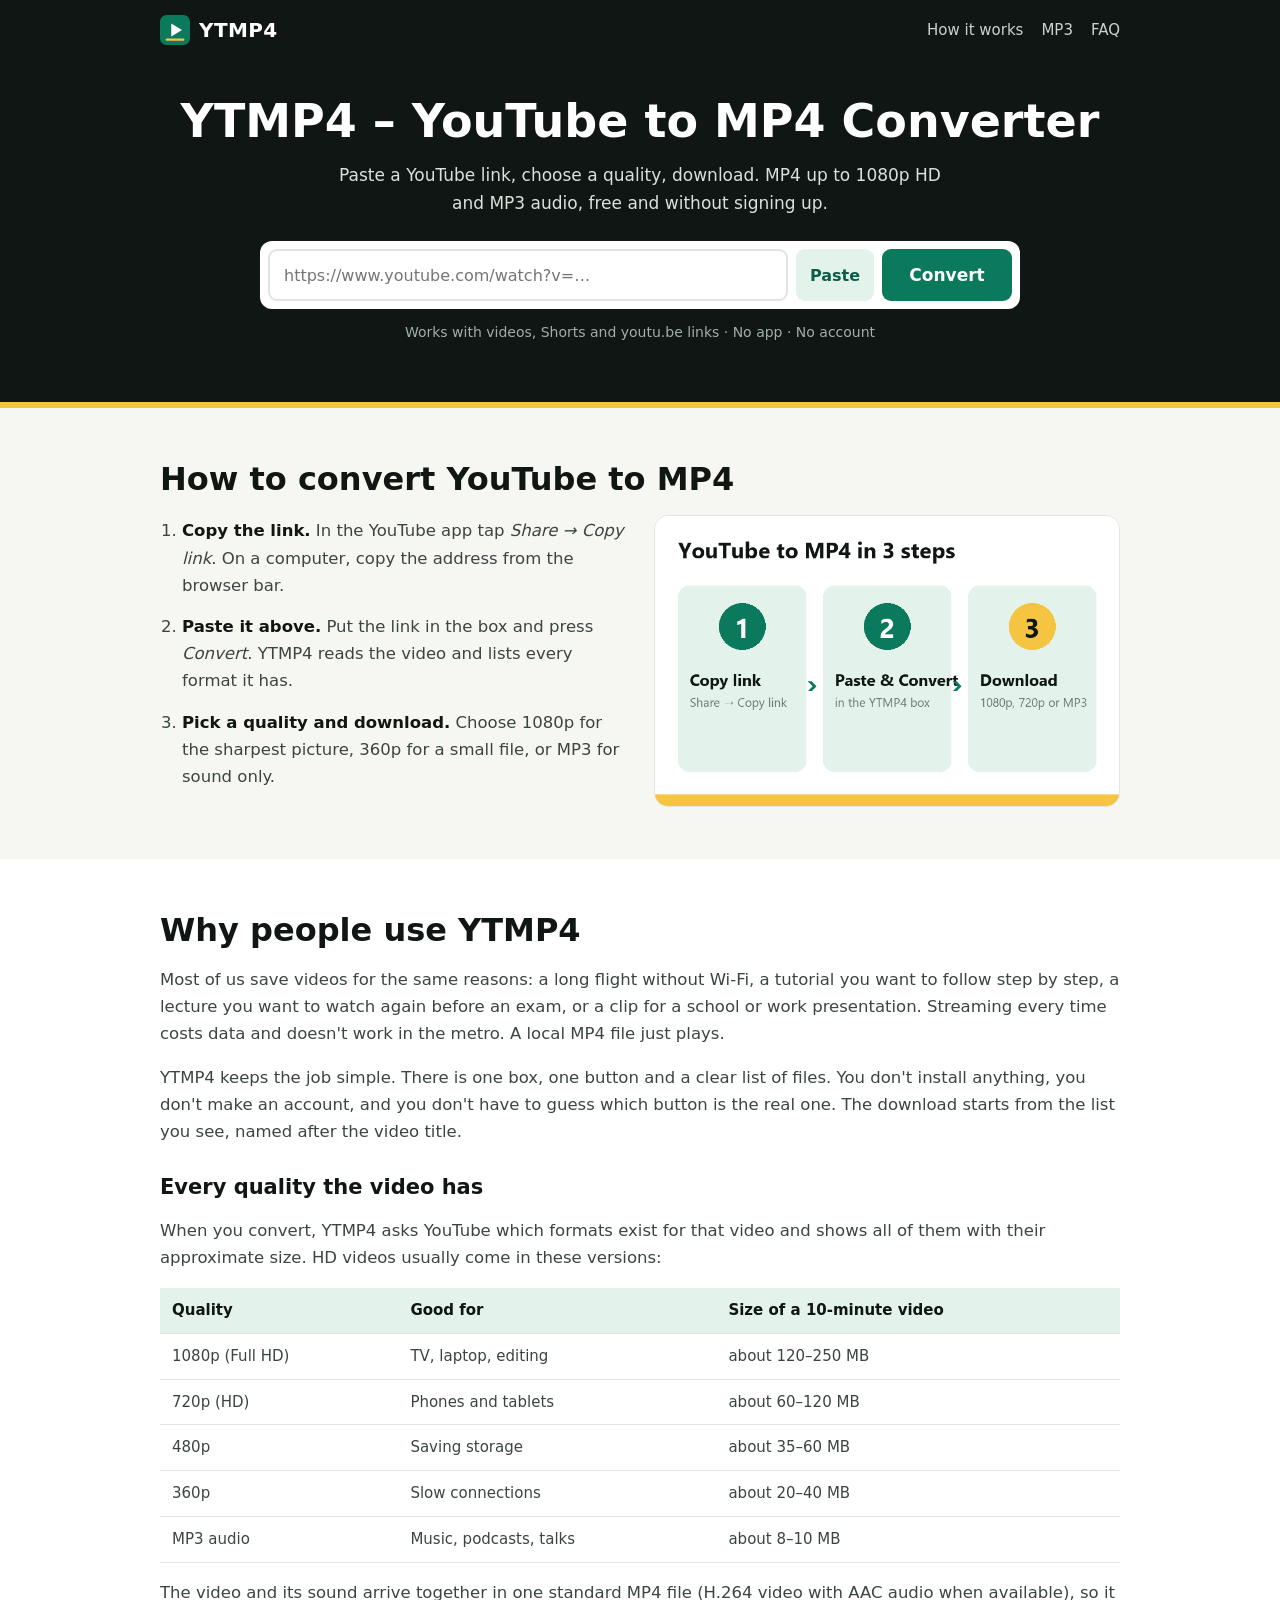
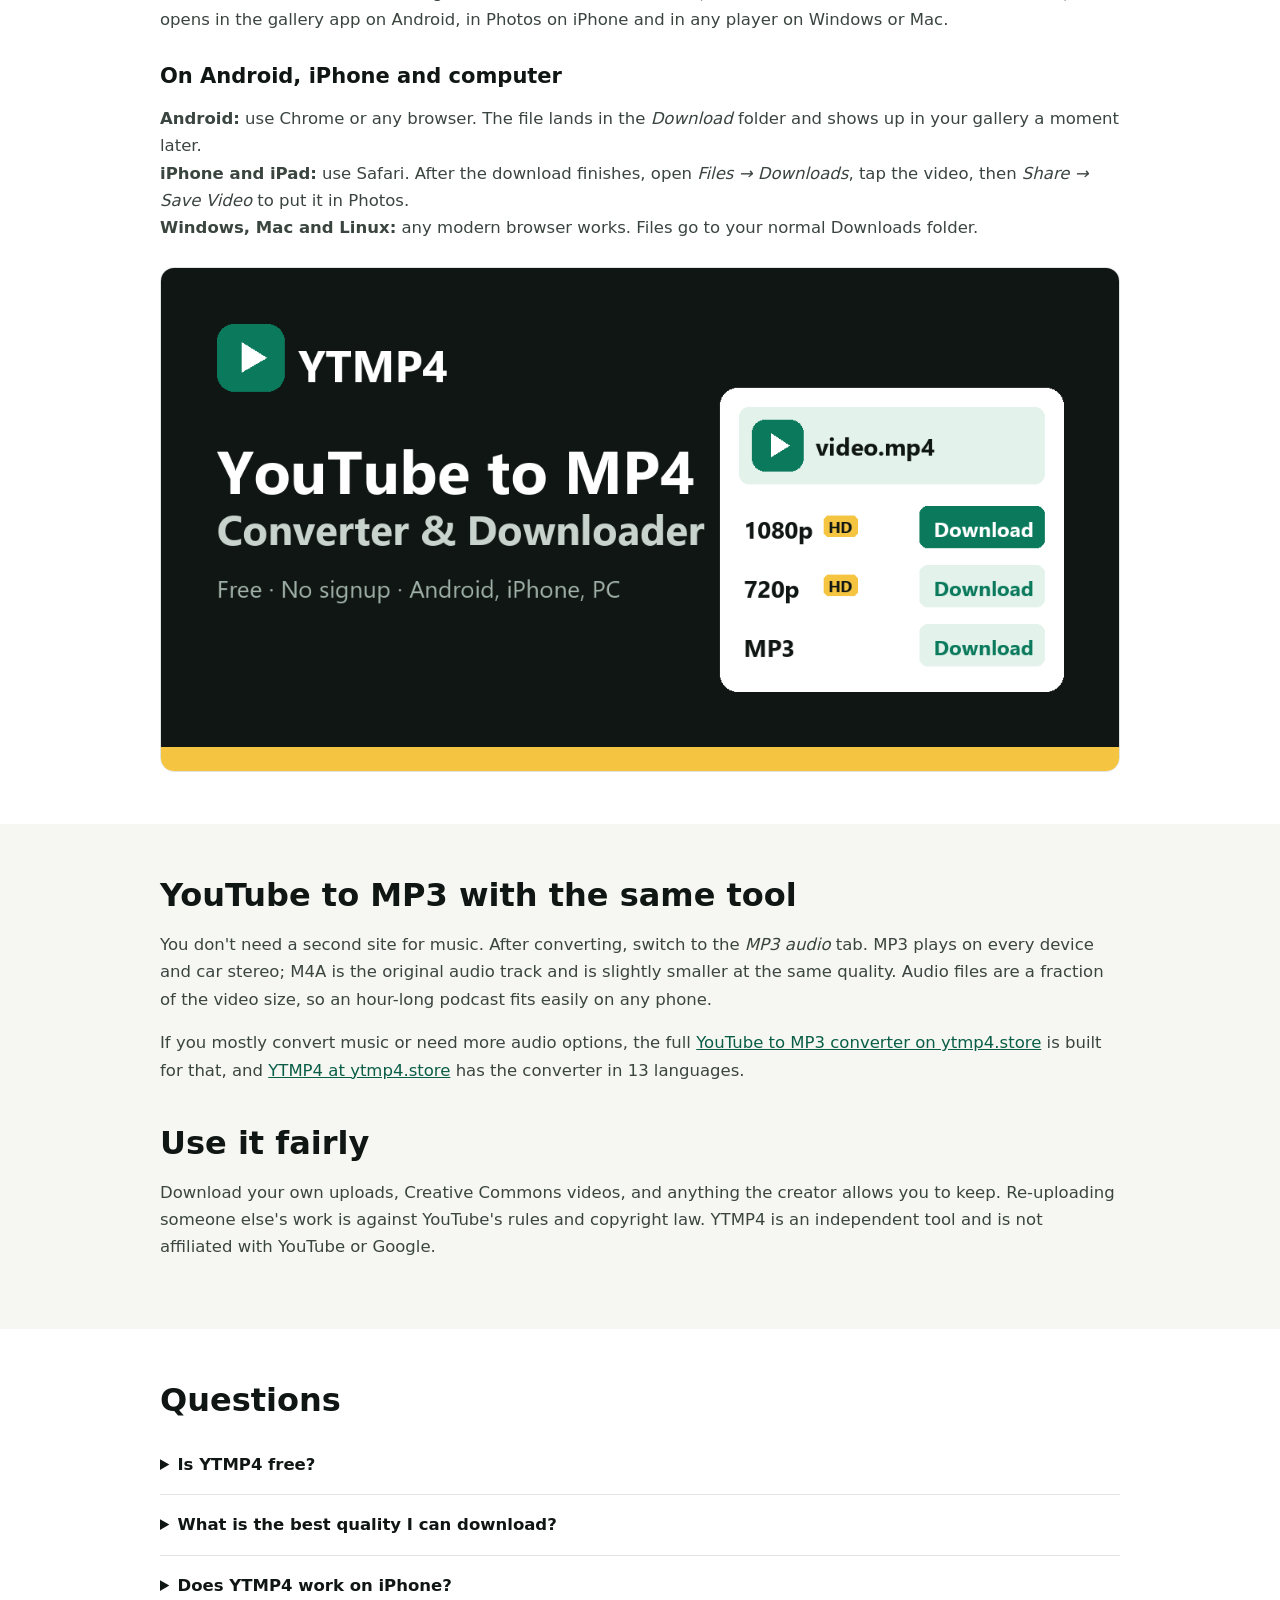
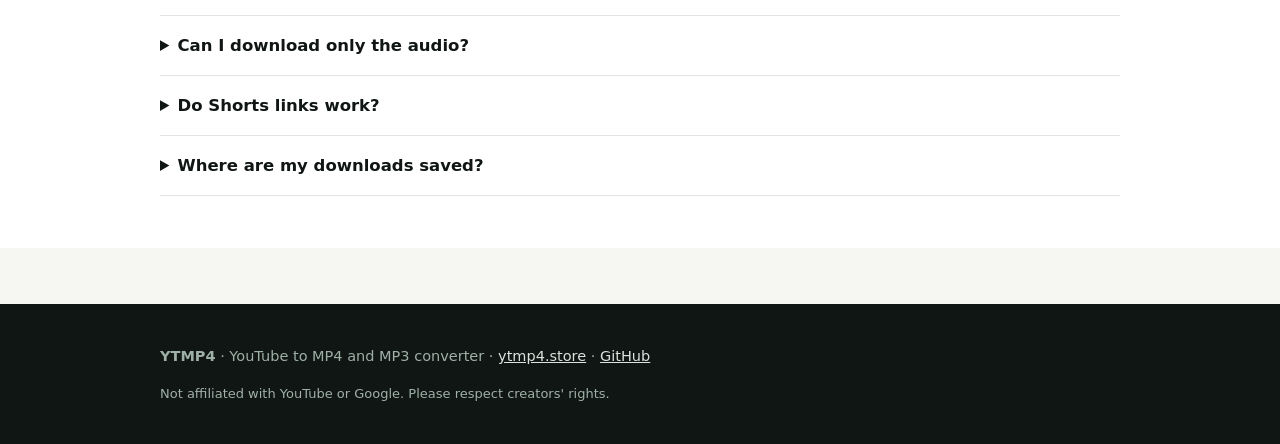
==== index.html @ 92f8bb39 "YTMP4 YouTube to MP4 converter" ====
<!doctype html>
<html lang="en">
<head>
<meta charset="utf-8">
<meta name="viewport" content="width=device-width, initial-scale=1">
<title>YTMP4 - YouTube to MP4 Converter &amp; Downloader (Free, HD 1080p)</title>
<meta name="description" content="YTMP4 converts YouTube videos to MP4 in 1080p, 720p or 360p and to MP3 audio. Paste a link, pick a quality and download. Free, no signup, works on Android, iPhone and PC.">
<link rel="canonical" href="https://ytmp4-net.github.io/">
<meta name="robots" content="index, follow, max-image-preview:large, max-snippet:-1">
<meta property="og:type" content="website">
<meta property="og:site_name" content="YTMP4">
<meta property="og:title" content="YTMP4 - YouTube to MP4 Converter &amp; Downloader">
<meta property="og:description" content="Paste a YouTube link and save it as MP4 (up to 1080p) or MP3. Free and without signup.">
<meta property="og:url" content="https://ytmp4-net.github.io/">
<meta property="og:image" content="https://ytmp4-net.github.io/img/ytmp4-youtube-to-mp4-converter.png">
<meta name="twitter:card" content="summary_large_image">
<meta name="theme-color" content="#0b7a5c">
<link rel="icon" href="img/favicon.svg" type="image/svg+xml">
<link rel="apple-touch-icon" href="img/icon-180.png">
<link rel="stylesheet" href="style.css">
<script type="application/ld+json">
{"@context":"https://schema.org","@graph":[
{"@type":"WebSite","@id":"https://ytmp4-net.github.io/#site","name":"YTMP4","alternateName":"YTMP4 YouTube to MP4","url":"https://ytmp4-net.github.io/","inLanguage":"en"},
{"@type":"WebApplication","name":"YTMP4 - YouTube to MP4 Converter","url":"https://ytmp4-net.github.io/","applicationCategory":"MultimediaApplication","operatingSystem":"Any","browserRequirements":"Requires JavaScript","offers":{"@type":"Offer","price":"0","priceCurrency":"USD"},"image":"https://ytmp4-net.github.io/img/ytmp4-youtube-to-mp4-converter.png"},
{"@type":"HowTo","name":"How to convert a YouTube video to MP4 with YTMP4","image":"https://ytmp4-net.github.io/img/how-to-convert-youtube-to-mp4.png","step":[
{"@type":"HowToStep","name":"Copy the link","text":"Open the video in the YouTube app or website, tap Share and choose Copy link."},
{"@type":"HowToStep","name":"Paste it into YTMP4","text":"Paste the link into the box at the top of this page and press Convert."},
{"@type":"HowToStep","name":"Pick a quality","text":"Choose MP4 1080p, 720p, 480p or 360p, or MP3 for audio, and press Download."}]},
{"@type":"FAQPage","mainEntity":[
{"@type":"Question","name":"Is YTMP4 free?","acceptedAnswer":{"@type":"Answer","text":"Yes. Every quality, MP4 and MP3, is free. There is no account, no app and no daily limit for normal use."}},
{"@type":"Question","name":"What is the best quality I can download?","acceptedAnswer":{"@type":"Answer","text":"YTMP4 lists every quality the video was uploaded in, usually up to 1080p and sometimes 1440p or 4K. The best one is shown first."}},
{"@type":"Question","name":"Does YTMP4 work on iPhone?","acceptedAnswer":{"@type":"Answer","text":"Yes. Open the page in Safari, convert the video and tap Download. iOS saves it in the Files app under Downloads, and from there you can save it to Photos."}},
{"@type":"Question","name":"Can I download only the audio?","acceptedAnswer":{"@type":"Answer","text":"Yes. After converting, open the MP3 tab and pick MP3 or M4A. You get the sound only, which is smaller and good for music and podcasts."}},
{"@type":"Question","name":"Do Shorts links work?","acceptedAnswer":{"@type":"Answer","text":"Yes. Paste a youtube.com/shorts link the same way as a normal video and it downloads as a vertical MP4."}},
{"@type":"Question","name":"Where are my downloads saved?","acceptedAnswer":{"@type":"Answer","text":"In your browser's normal Downloads folder: the Download folder on Android, Files > Downloads on iPhone and the Downloads folder on a computer."}}]}
]}
</script>
</head>
<body>
<header class="top">
  <div class="wrap bar">
    <a class="brand" href="./" aria-label="YTMP4 home"><img src="img/favicon.svg" width="30" height="30" alt=""> YTMP4</a>
    <nav><a href="#how">How it works</a><a href="#mp3">MP3</a><a href="#faq">FAQ</a></nav>
  </div>
</header>

<main>
<section class="hero">
  <div class="wrap">
    <h1>YTMP4 – YouTube to MP4 Converter</h1>
    <p class="sub">Paste a YouTube link, choose a quality, download. MP4 up to 1080p HD and MP3 audio, free and without signing up.</p>

    <form id="f" class="box" novalidate>
      <label for="u" class="sr">YouTube link</label>
      <input id="u" type="url" inputmode="url" autocomplete="off" spellcheck="false" placeholder="https://www.youtube.com/watch?v=…" required>
      <button type="button" id="paste" class="ghost">Paste</button>
      <button type="submit" id="go">Convert</button>
    </form>
    <p class="hint">Works with videos, Shorts and youtu.be links · No app · No account</p>
    <p id="err" class="err" role="alert" hidden></p>

    <div class="ad ad-top"><div data-ad="728"></div></div>

    <section id="res" class="res" data-state="idle" aria-live="polite">
      <div class="loading"><span class="spin"></span> Reading the video…</div>
      <div class="done" hidden>
        <div class="vid">
          <img id="th" alt="" width="320" height="180">
          <div><p id="ch" class="ch"></p><p id="ti" class="ti"></p><p id="du" class="du"></p></div>
        </div>
        <div class="tabs" role="tablist">
          <button type="button" role="tab" data-t="mp4" aria-selected="true">MP4 video</button>
          <button type="button" role="tab" data-t="aud" aria-selected="false">MP3 audio</button>
        </div>
        <ul class="rows" id="r-mp4"></ul>
        <ul class="rows" id="r-aud" hidden></ul>
        <p class="note">Links stay valid for a few hours. <button type="button" id="again" class="link">Convert another video</button></p>
      </div>
      <div class="ad ad-box"><div data-ad="300"></div></div>
    </section>
  </div>
</section>

<section class="sec" id="how">
  <div class="wrap">
    <h2>How to convert YouTube to MP4</h2>
    <div class="how">
      <ol class="steps">
        <li><b>Copy the link.</b> In the YouTube app tap <em>Share → Copy link</em>. On a computer, copy the address from the browser bar.</li>
        <li><b>Paste it above.</b> Put the link in the box and press <em>Convert</em>. YTMP4 reads the video and lists every format it has.</li>
        <li><b>Pick a quality and download.</b> Choose 1080p for the sharpest picture, 360p for a small file, or MP3 for sound only.</li>
      </ol>
      <img src="img/how-to-convert-youtube-to-mp4.png" width="800" height="500" loading="lazy" alt="Three steps to convert a YouTube video to MP4 with YTMP4: copy the link, paste it, download the MP4">
    </div>
  </div>
</section>

<section class="sec alt">
  <div class="wrap prose">
    <h2>Why people use YTMP4</h2>
    <p>Most of us save videos for the same reasons: a long flight without Wi-Fi, a tutorial you want to follow step by step, a lecture you want to watch again before an exam, or a clip for a school or work presentation. Streaming every time costs data and doesn't work in the metro. A local MP4 file just plays.</p>
    <p>YTMP4 keeps the job simple. There is one box, one button and a clear list of files. You don't install anything, you don't make an account, and you don't have to guess which button is the real one. The download starts from the list you see, named after the video title.</p>

    <h3>Every quality the video has</h3>
    <p>When you convert, YTMP4 asks YouTube which formats exist for that video and shows all of them with their approximate size. HD videos usually come in these versions:</p>
    <table>
      <thead><tr><th>Quality</th><th>Good for</th><th>Size of a 10-minute video</th></tr></thead>
      <tbody>
        <tr><td>1080p (Full HD)</td><td>TV, laptop, editing</td><td>about 120–250 MB</td></tr>
        <tr><td>720p (HD)</td><td>Phones and tablets</td><td>about 60–120 MB</td></tr>
        <tr><td>480p</td><td>Saving storage</td><td>about 35–60 MB</td></tr>
        <tr><td>360p</td><td>Slow connections</td><td>about 20–40 MB</td></tr>
        <tr><td>MP3 audio</td><td>Music, podcasts, talks</td><td>about 8–10 MB</td></tr>
      </tbody>
    </table>
    <p>The video and its sound arrive together in one standard MP4 file (H.264 video with AAC audio when available), so it opens in the gallery app on Android, in Photos on iPhone and in any player on Windows or Mac.</p>

    <h3>On Android, iPhone and computer</h3>
    <p><b>Android:</b> use Chrome or any browser. The file lands in the <em>Download</em> folder and shows up in your gallery a moment later.<br>
    <b>iPhone and iPad:</b> use Safari. After the download finishes, open <em>Files → Downloads</em>, tap the video, then <em>Share → Save Video</em> to put it in Photos.<br>
    <b>Windows, Mac and Linux:</b> any modern browser works. Files go to your normal Downloads folder.</p>
    <img src="img/ytmp4-youtube-to-mp4-converter.png" width="1200" height="630" loading="lazy" alt="YTMP4 YouTube to MP4 converter showing 1080p, 720p and MP3 download options">
  </div>
</section>

<section class="sec" id="mp3">
  <div class="wrap prose">
    <h2>YouTube to MP3 with the same tool</h2>
    <p>You don't need a second site for music. After converting, switch to the <em>MP3 audio</em> tab. MP3 plays on every device and car stereo; M4A is the original audio track and is slightly smaller at the same quality. Audio files are a fraction of the video size, so an hour-long podcast fits easily on any phone.</p>
    <p>If you mostly convert music or need more audio options, the full <a href="https://ytmp4.store/youtube-to-mp3/">YouTube to MP3 converter on ytmp4.store</a> is built for that, and <a href="https://ytmp4.store/">YTMP4 at ytmp4.store</a> has the converter in 13 languages.</p>

    <h2>Use it fairly</h2>
    <p>Download your own uploads, Creative Commons videos, and anything the creator allows you to keep. Re-uploading someone else's work is against YouTube's rules and copyright law. YTMP4 is an independent tool and is not affiliated with YouTube or Google.</p>
  </div>
</section>

<section class="sec alt" id="faq">
  <div class="wrap prose">
    <h2>Questions</h2>
    <details><summary>Is YTMP4 free?</summary><p>Yes. Every quality, MP4 and MP3, is free. There is no account, no app and no daily limit for normal use.</p></details>
    <details><summary>What is the best quality I can download?</summary><p>YTMP4 lists every quality the video was uploaded in, usually up to 1080p and sometimes 1440p or 4K. The best one is shown first.</p></details>
    <details><summary>Does YTMP4 work on iPhone?</summary><p>Yes. Open the page in Safari, convert the video and tap Download. iOS saves it in the Files app under Downloads, and from there you can save it to Photos.</p></details>
    <details><summary>Can I download only the audio?</summary><p>Yes. After converting, open the MP3 tab and pick MP3 or M4A. You get the sound only, which is smaller and good for music and podcasts.</p></details>
    <details><summary>Do Shorts links work?</summary><p>Yes. Paste a youtube.com/shorts link the same way as a normal video and it downloads as a vertical MP4.</p></details>
    <details><summary>Where are my downloads saved?</summary><p>In your browser's normal Downloads folder: the Download folder on Android, Files &gt; Downloads on iPhone and the Downloads folder on a computer.</p></details>
  </div>
</section>

<div class="wrap native"><div id="native-slot"></div></div>
</main>

<footer class="foot">
  <div class="wrap">
    <p><b>YTMP4</b> · YouTube to MP4 and MP3 converter · <a href="https://ytmp4.store/">ytmp4.store</a> · <a href="https://github.com/ytmp4-net">GitHub</a></p>
    <p class="small">Not affiliated with YouTube or Google. Please respect creators' rights.</p>
  </div>
</footer>

<div id="sticky" class="sticky" hidden><button type="button" aria-label="Close ad">×</button><div data-ad="320"></div></div>

<script src="app.js" defer></script>
</body>
</html>
---- style.css ----
:root{--bg:#f6f7f2;--card:#fff;--ink:#101613;--text:#3b4540;--muted:#6d7772;--line:#e1e5df;--g:#0b7a5c;--g2:#0a5e47;--gs:#e3f3ec;--y:#f5c542;--font:system-ui,-apple-system,"Segoe UI",Roboto,Arial,sans-serif}
*{box-sizing:border-box}
html{scroll-behavior:smooth}
body{margin:0;background:var(--bg);color:var(--text);font:400 16.5px/1.65 var(--font)}
a{color:var(--g2)}
img{max-width:100%;height:auto}
.wrap{width:min(100% - 32px,960px);margin-inline:auto}
.sr{position:absolute;width:1px;height:1px;overflow:hidden;clip:rect(0 0 0 0)}
.top{background:var(--ink)}
.bar{display:flex;align-items:center;justify-content:space-between;height:60px}
.brand{display:flex;align-items:center;gap:9px;color:#fff;font-weight:800;font-size:20px;text-decoration:none;letter-spacing:.02em}
.top nav a{color:#c9d3ce;text-decoration:none;font-size:15px;margin-left:18px}
.top nav a:hover{color:#fff}
.hero{background:var(--ink);color:#d9e2dd;padding:34px 0 40px;border-bottom:6px solid var(--y)}
h1,h2,h3{color:var(--ink);line-height:1.2}
.hero h1{color:#fff;margin:0;font-size:clamp(28px,5vw,46px);text-align:center}
.sub{text-align:center;max-width:620px;margin:12px auto 24px;font-size:17px}
.box{display:flex;gap:8px;max-width:760px;margin:0 auto;padding:8px;background:#fff;border-radius:12px}
.box input{flex:1;min-width:0;height:52px;padding:0 14px;border:2px solid var(--line);border-radius:9px;font:16px var(--font);color:var(--ink);outline:none}
.box input:focus{border-color:var(--g)}
.box button{border:0;border-radius:9px;font:700 16px var(--font);cursor:pointer}
.ghost{padding:0 14px;background:var(--gs);color:var(--g2)}
#go{min-width:130px;background:var(--g);color:#fff;font-size:17px}
#go:hover{background:var(--g2)}
#go[disabled]{opacity:.7;cursor:wait}
.hint{text-align:center;font-size:14px;color:#9fb0a8;margin:12px 0 0}
.err{max-width:760px;margin:14px auto 0;padding:11px 14px;background:#fff0ee;color:#a1261a;border-radius:9px;font-weight:600}
.err[hidden]{display:none}
.res{max-width:760px;margin:18px auto 0;padding:18px;background:var(--card);border-radius:14px;color:var(--text)}
.res[data-state=idle]{display:none}
.loading{display:none;align-items:center;justify-content:center;gap:10px;padding:12px;font-weight:700;color:var(--ink)}
.res[data-state=loading] .loading{display:flex}
.spin{width:22px;height:22px;border:3px solid var(--line);border-top-color:var(--g);border-radius:50%;animation:s .8s linear infinite}
@keyframes s{to{transform:rotate(1turn)}}
.vid{display:flex;gap:14px;align-items:flex-start}
.vid img{width:190px;aspect-ratio:16/9;object-fit:cover;border-radius:9px;background:var(--gs);flex:none}
.ch{margin:0;color:var(--g);font-size:13px;font-weight:700}
.ti{margin:3px 0;color:var(--ink);font-weight:700;font-size:18px;line-height:1.3;overflow-wrap:anywhere}
.du{margin:0;color:var(--muted);font-size:14px}
.tabs{display:flex;gap:22px;margin:16px 0 6px;border-bottom:1px solid var(--line)}
.tabs button{padding:10px 2px;margin-bottom:-1px;background:none;border:0;border-bottom:3px solid transparent;font:700 15px var(--font);color:var(--muted);cursor:pointer}
.tabs button[aria-selected=true]{color:var(--g2);border-bottom-color:var(--g)}
.rows{list-style:none;margin:0;padding:0}
.rows[hidden]{display:none}
.rows li{display:flex;align-items:center;gap:12px;padding:10px 2px;border-bottom:1px solid var(--line)}
.rows li:last-child{border-bottom:0}
.q{min-width:80px;font-weight:800;color:var(--ink)}
.q small{display:block;font-weight:600;color:var(--muted);font-size:12.5px}
.hd{margin-left:6px;padding:2px 6px;border-radius:5px;background:var(--y);color:var(--ink);font-size:10px;font-weight:800;vertical-align:2px}
.fmt{flex:1;color:var(--muted);font-size:14px}
.rows a{padding:9px 16px;border-radius:9px;background:var(--gs);color:var(--g2);font-weight:700;text-decoration:none;white-space:nowrap}
.rows a:hover,.rows li:first-child a{background:var(--g);color:#fff}
.note{margin:12px 0 0;font-size:13.5px;color:var(--muted)}
.link{padding:0;background:none;border:0;color:var(--g2);font:700 13.5px var(--font);text-decoration:underline;cursor:pointer}
.ad{display:flex;justify-content:center}
.ad-top{margin-top:18px;min-height:90px}
.ad-box{margin-top:14px;min-height:250px;border-top:1px solid var(--line);padding-top:14px}
.ad-top:empty,.ad-top:not(:has(iframe,script)){min-height:0}
.sec{padding:52px 0}
.sec.alt{background:#fff}
.sec h2{font-size:clamp(24px,3.4vw,32px);margin:0 0 16px}
.prose h2:not(:first-child){margin-top:40px}
.prose h3{font-size:21px;margin:30px 0 8px}
.how{display:grid;grid-template-columns:1fr 1fr;gap:28px;align-items:center}
.how img{border-radius:14px;border:1px solid var(--line)}
.steps{margin:0;padding-left:22px}
.steps li{margin-bottom:14px}
.steps b{color:var(--ink)}
.prose>img{display:block;margin:26px 0 0;border-radius:14px;border:1px solid var(--line)}
table{width:100%;border-collapse:collapse;margin:14px 0;font-size:15px}
th,td{padding:10px 12px;border-bottom:1px solid var(--line);text-align:left}
th{background:var(--gs);color:var(--ink)}
details{border-bottom:1px solid var(--line);padding:4px 0}
summary{padding:12px 0;font-weight:700;color:var(--ink);cursor:pointer}
details p{margin:0 0 14px}
.native{margin:28px auto;overflow:hidden}
.foot{background:var(--ink);color:#9fb0a8;padding:26px 0;font-size:14.5px}
.foot a{color:#d9e2dd}
.small{font-size:13px}
.sticky{position:fixed;left:0;right:0;bottom:0;z-index:50;display:flex;justify-content:center;min-height:50px;padding:4px 0 calc(4px + env(safe-area-inset-bottom));background:#fff;border-top:1px solid var(--line)}
.sticky[hidden]{display:none}
.sticky button{position:absolute;top:-26px;right:8px;width:26px;height:26px;border:1px solid var(--line);border-bottom:0;border-radius:8px 8px 0 0;background:#fff;font:700 18px/1 var(--font);cursor:pointer}
body.has-sticky{padding-bottom:62px}
@media (max-width:767px){.ad-top{display:none}}
@media (min-width:768px){.sticky{display:none!important}body.has-sticky{padding-bottom:0}}
@media (max-width:640px){
 .top nav a{margin-left:12px;font-size:14px}
 .box{flex-wrap:wrap}
 .box input{flex-basis:100%}
 .ghost{height:48px;flex:0 0 auto}
 #go{flex:1;height:48px}
 .vid{flex-direction:column}.vid img{width:100%}
 .fmt{display:none}.rows li{justify-content:space-between}
 .how{grid-template-columns:1fr}
}
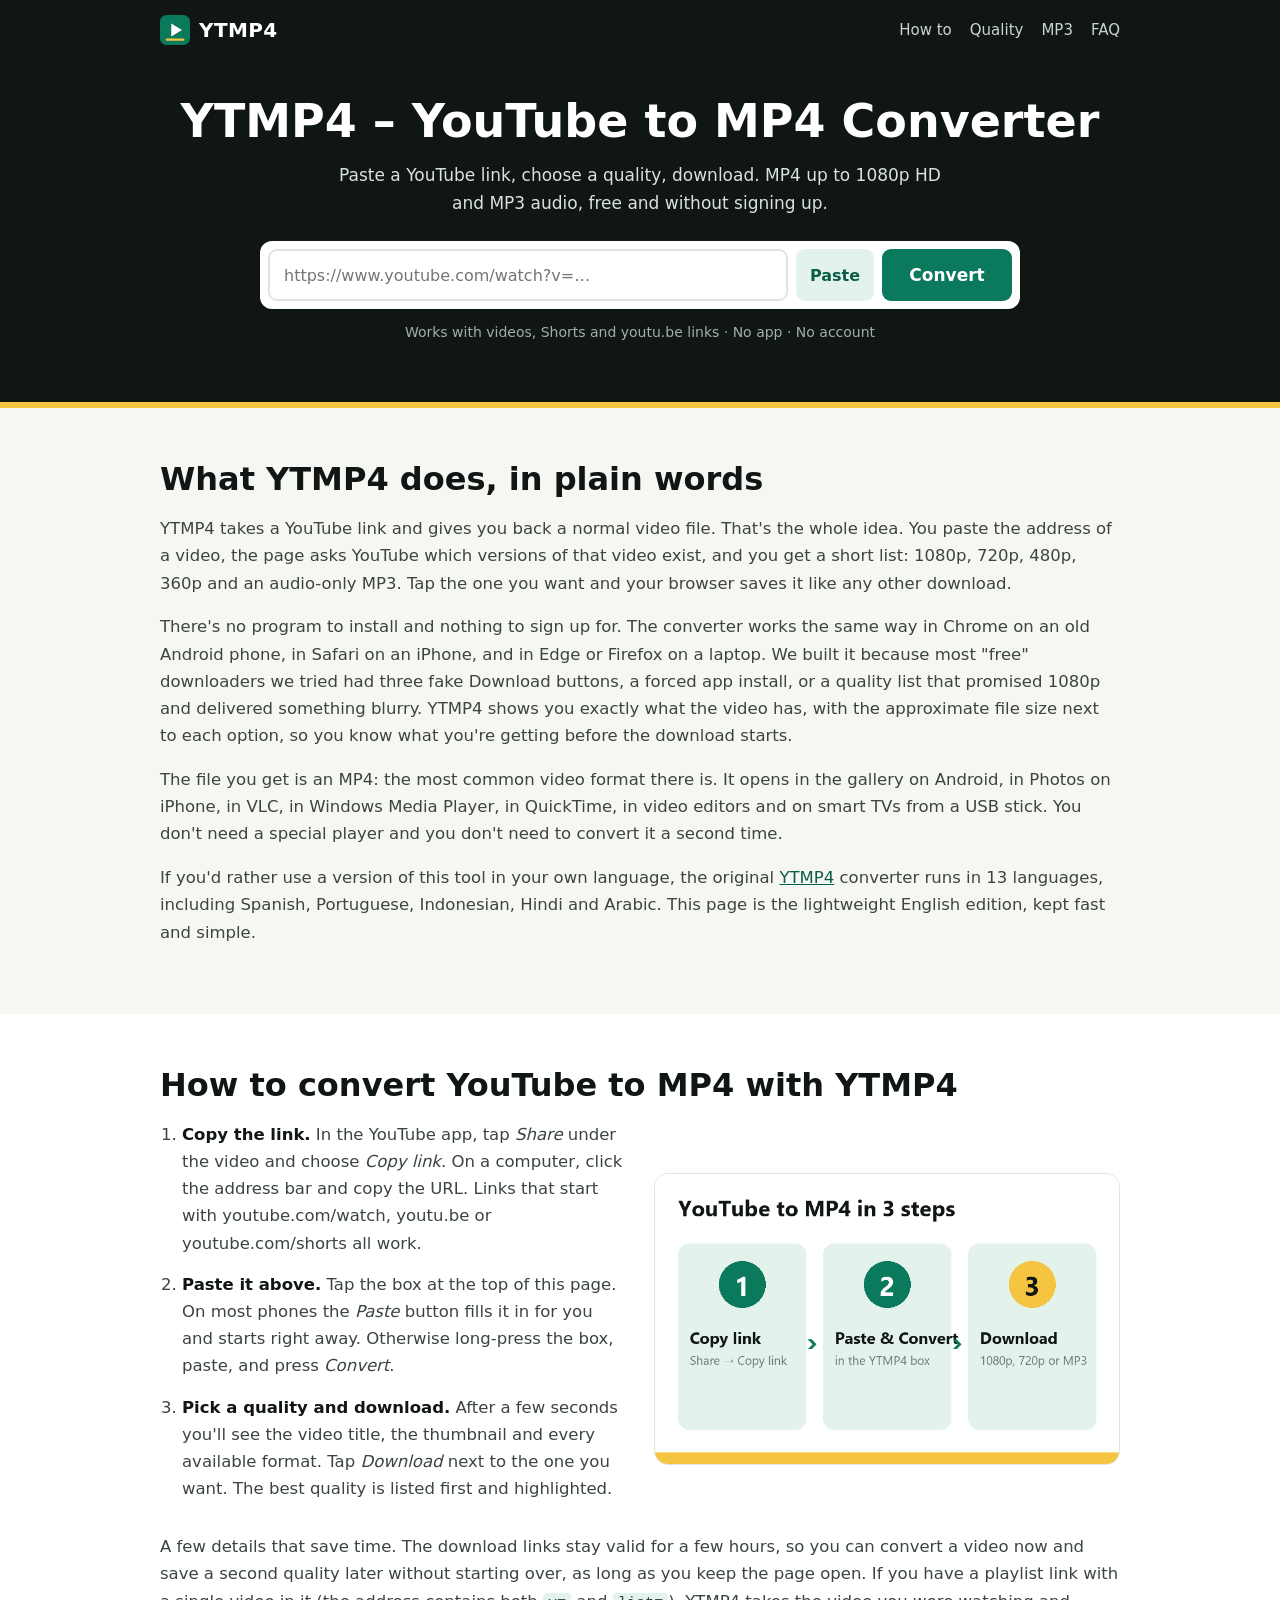
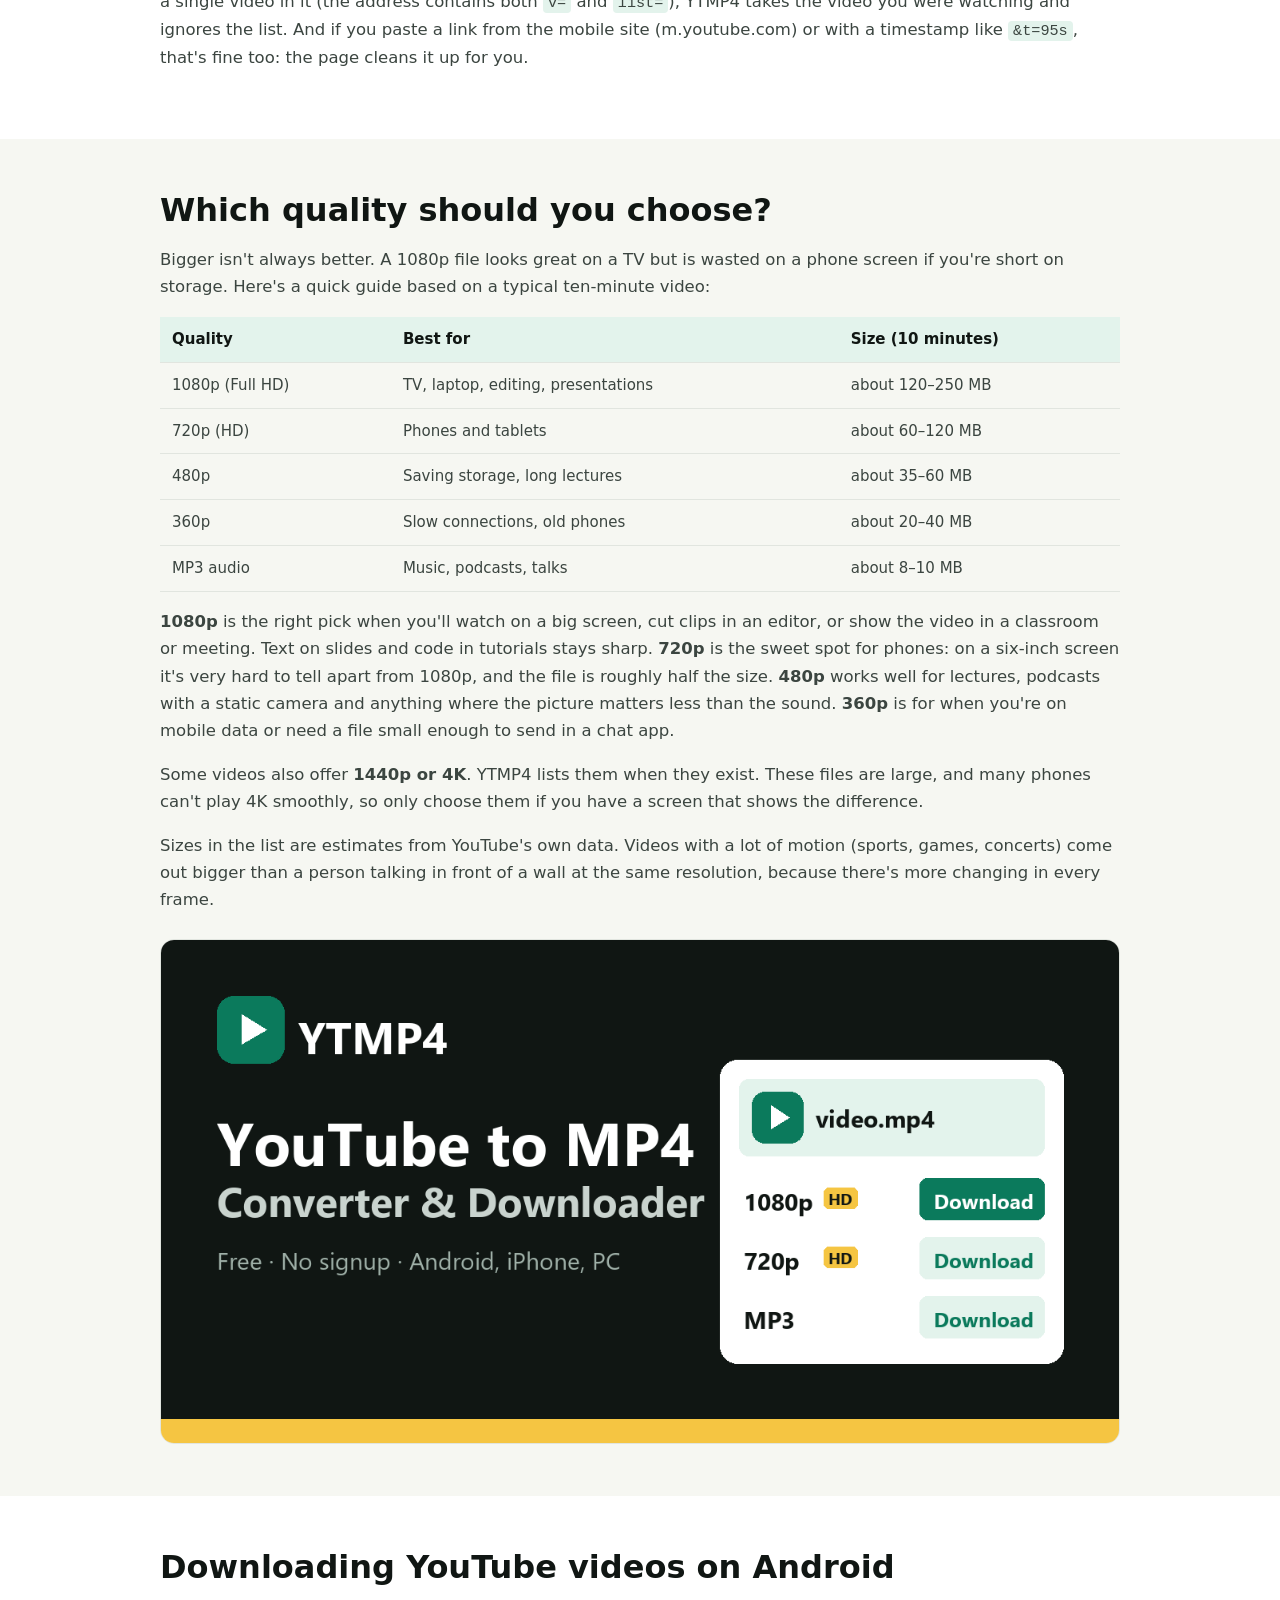
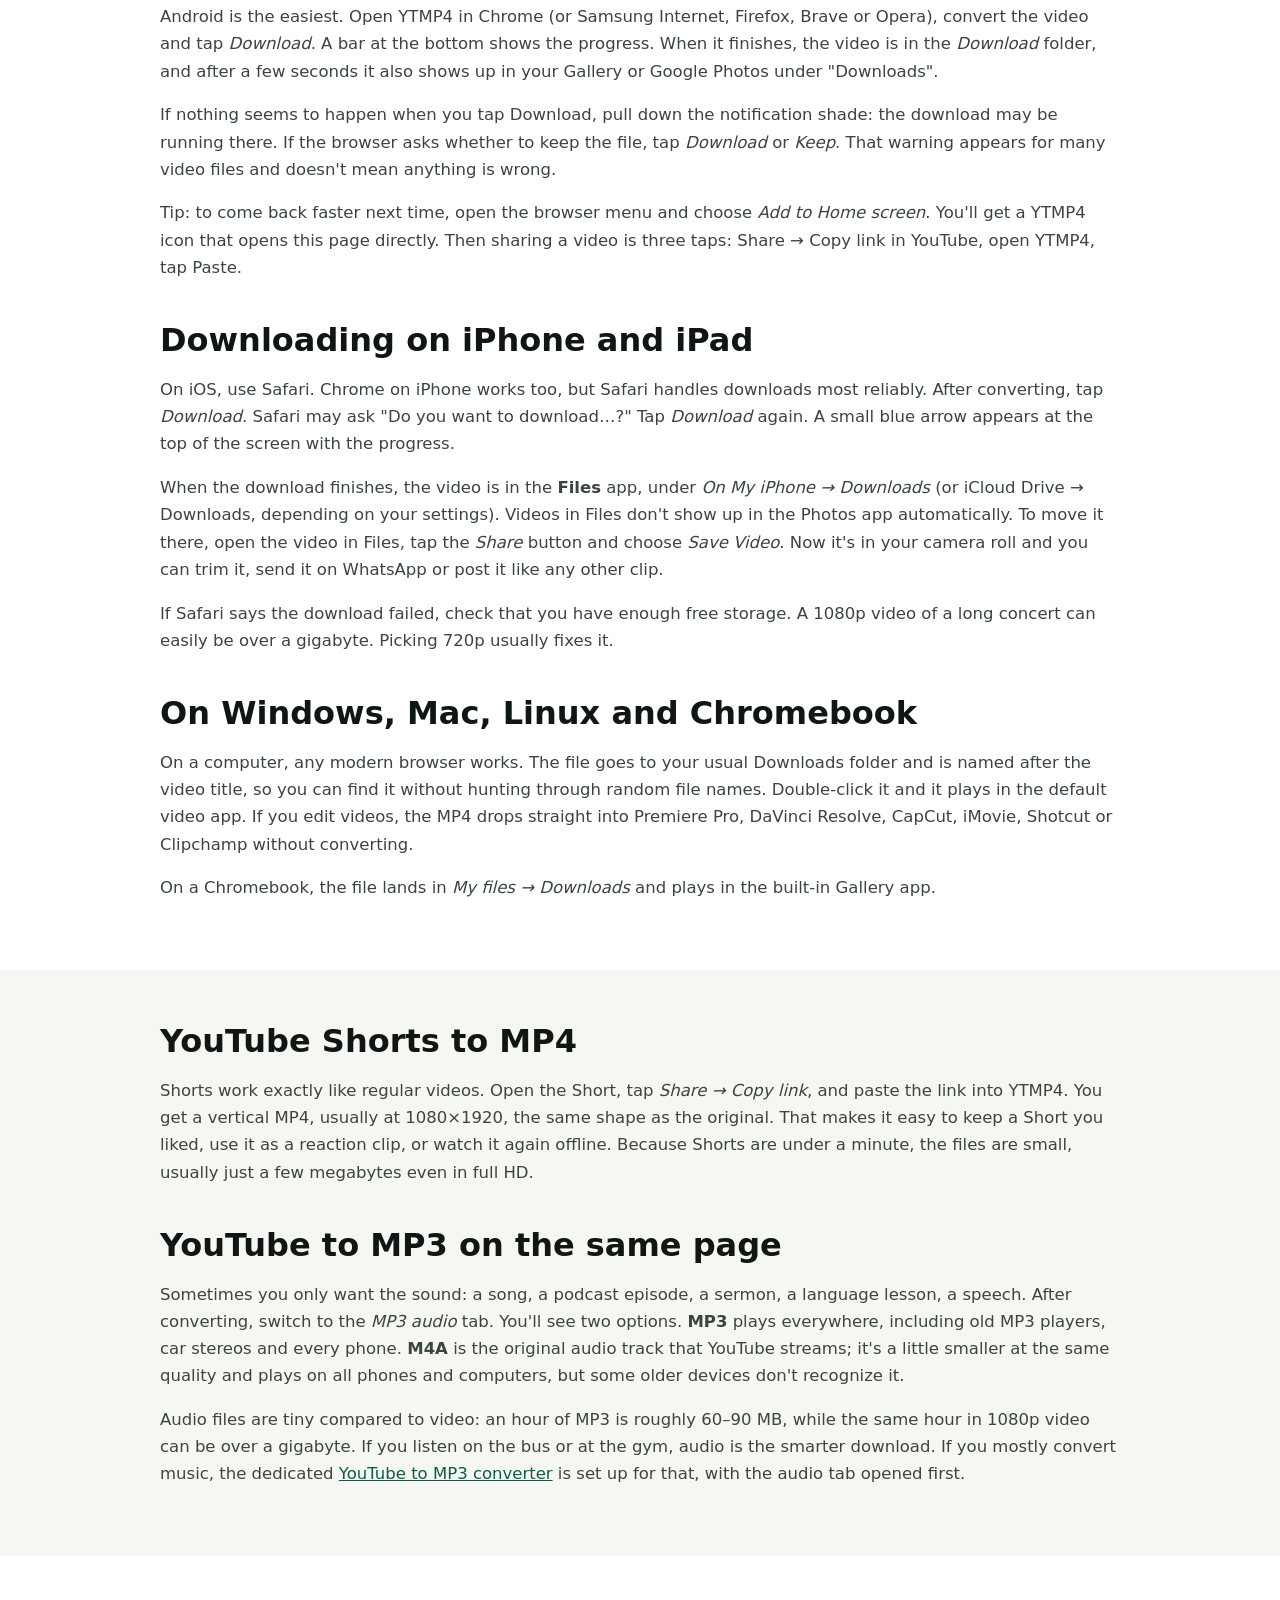
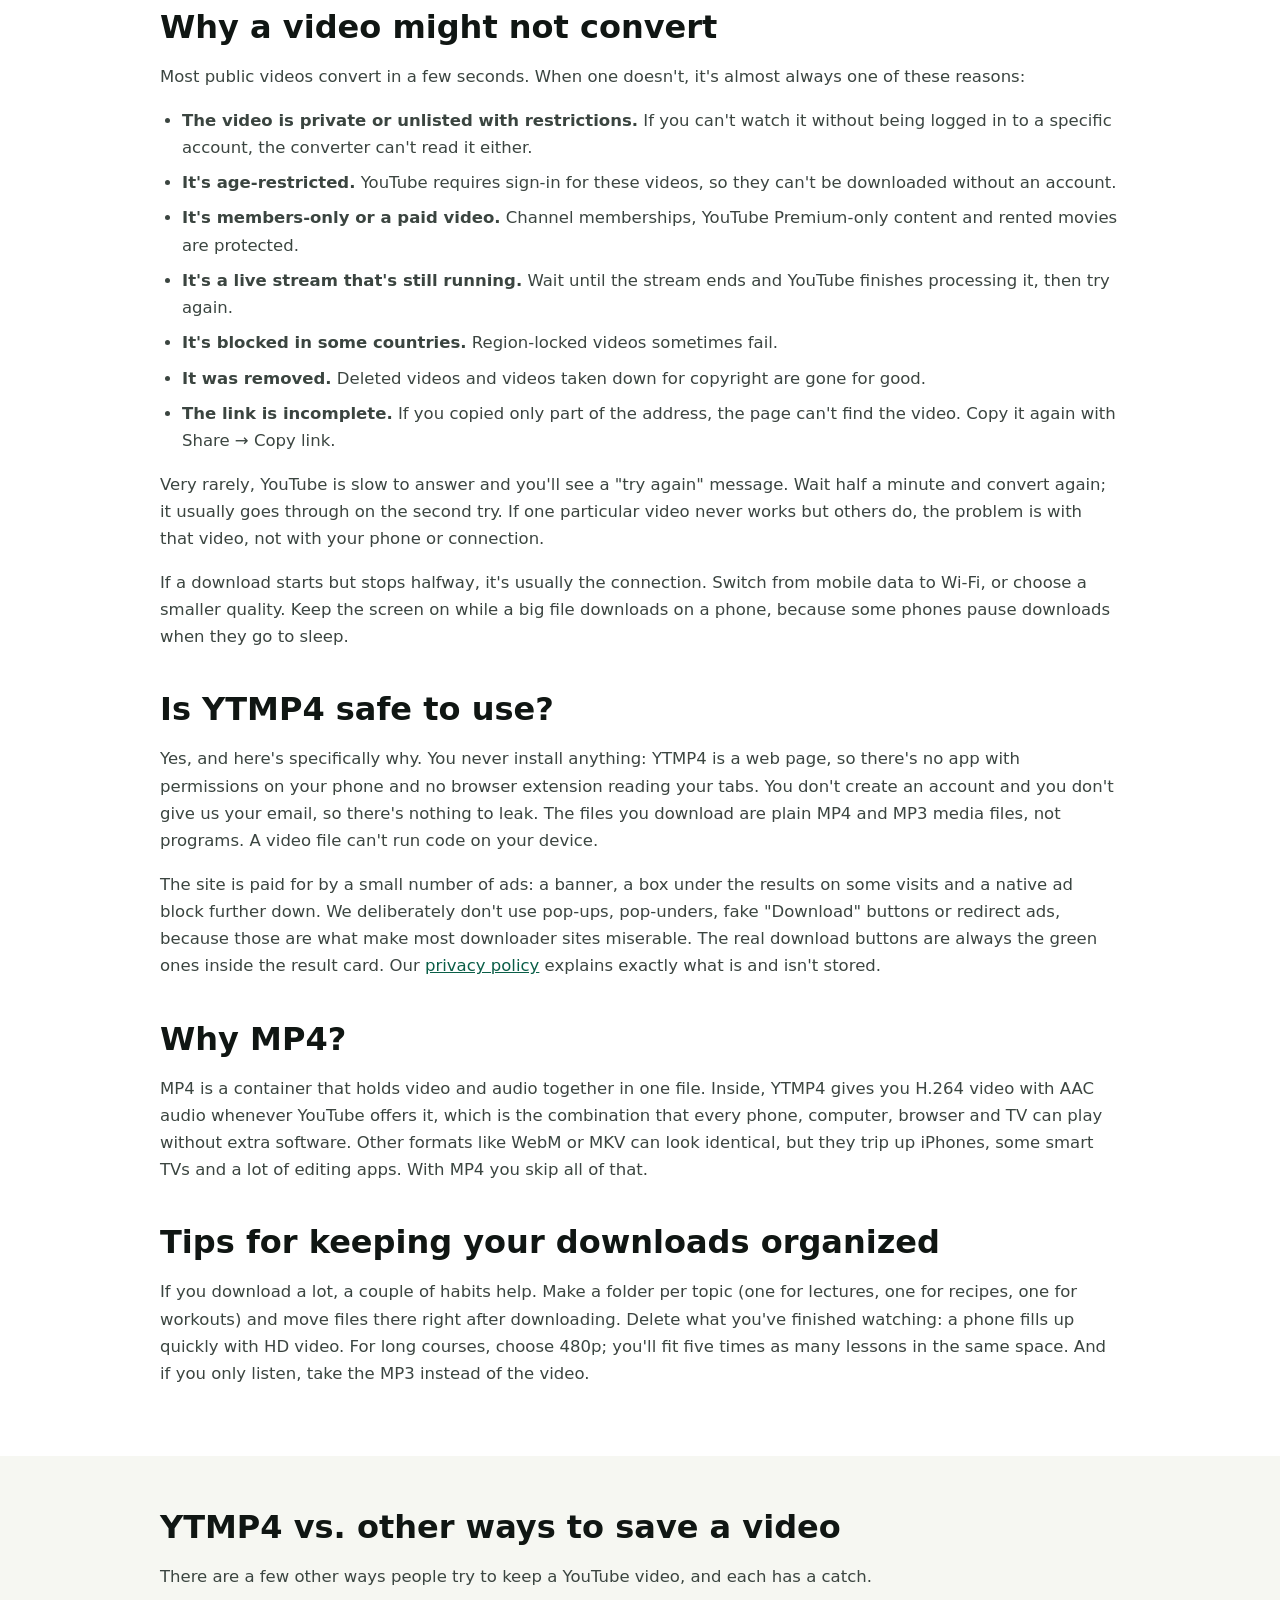
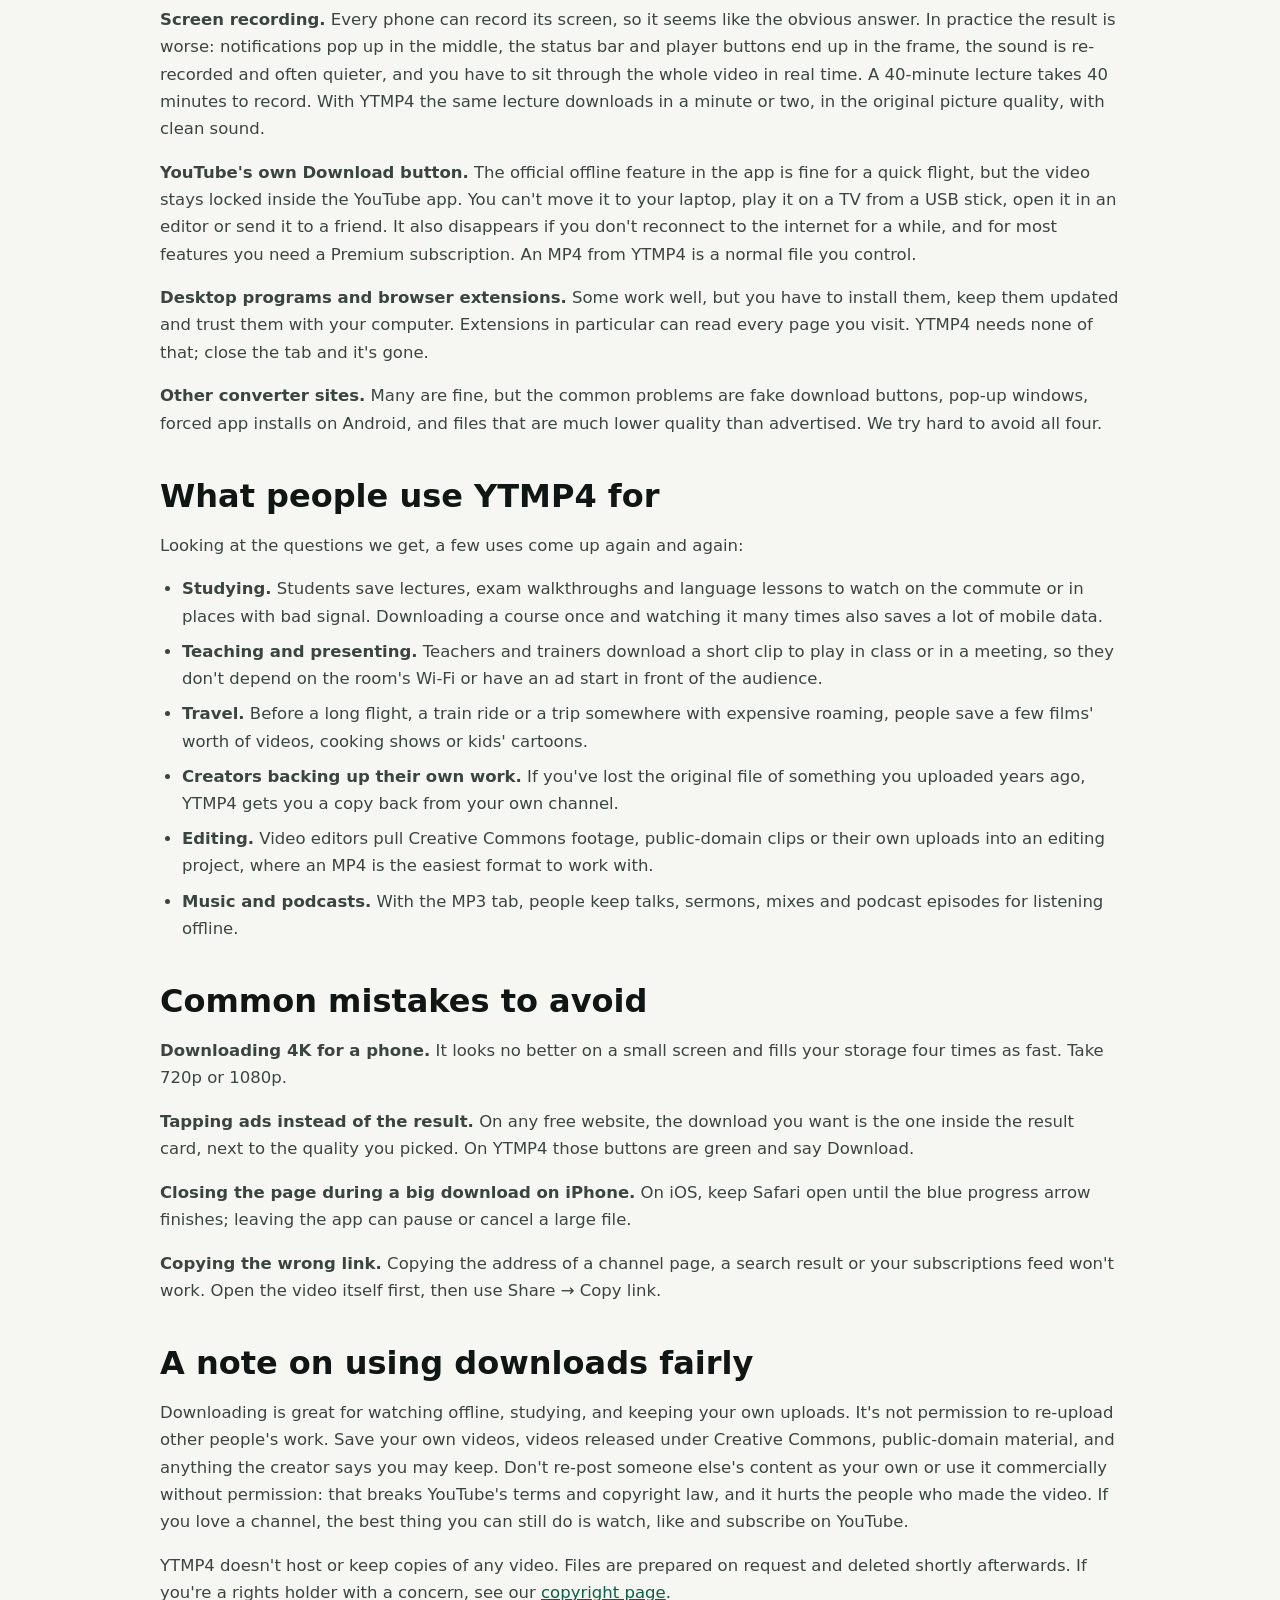
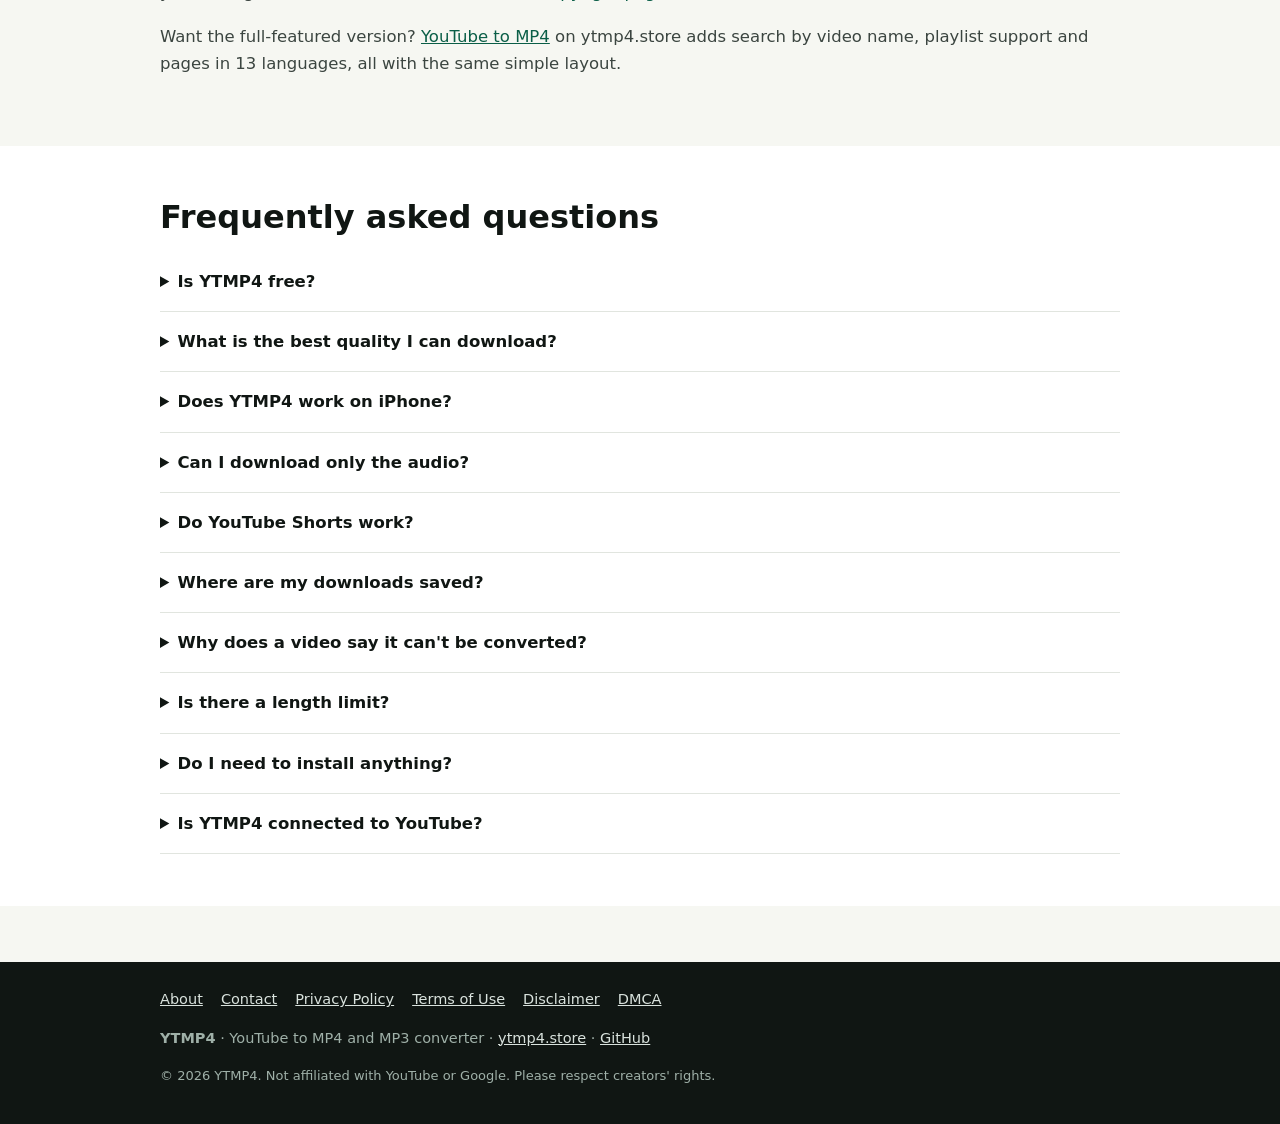
==== commit facaf073: "Full homepage guide + About, Contact, Privacy, Terms, Disclaimer, DMCA pages" ====
--- a/index.html
+++ b/index.html
@@ -20,19 +20,24 @@
 <link rel="stylesheet" href="style.css">
 <script type="application/ld+json">
 {"@context":"https://schema.org","@graph":[
-{"@type":"WebSite","@id":"https://ytmp4-net.github.io/#site","name":"YTMP4","alternateName":"YTMP4 YouTube to MP4","url":"https://ytmp4-net.github.io/","inLanguage":"en"},
+{"@type":"Organization","@id":"https://ytmp4-net.github.io/#org","name":"YTMP4","url":"https://ytmp4-net.github.io/","logo":"https://ytmp4-net.github.io/img/icon-180.png","sameAs":["https://github.com/ytmp4-net","https://ytmp4.store/"]},
+{"@type":"WebSite","@id":"https://ytmp4-net.github.io/#site","name":"YTMP4","alternateName":"YTMP4 YouTube to MP4","url":"https://ytmp4-net.github.io/","inLanguage":"en","publisher":{"@id":"https://ytmp4-net.github.io/#org"}},
 {"@type":"WebApplication","name":"YTMP4 - YouTube to MP4 Converter","url":"https://ytmp4-net.github.io/","applicationCategory":"MultimediaApplication","operatingSystem":"Any","browserRequirements":"Requires JavaScript","offers":{"@type":"Offer","price":"0","priceCurrency":"USD"},"image":"https://ytmp4-net.github.io/img/ytmp4-youtube-to-mp4-converter.png"},
 {"@type":"HowTo","name":"How to convert a YouTube video to MP4 with YTMP4","image":"https://ytmp4-net.github.io/img/how-to-convert-youtube-to-mp4.png","step":[
 {"@type":"HowToStep","name":"Copy the link","text":"Open the video in the YouTube app or website, tap Share and choose Copy link."},
 {"@type":"HowToStep","name":"Paste it into YTMP4","text":"Paste the link into the box at the top of this page and press Convert."},
 {"@type":"HowToStep","name":"Pick a quality","text":"Choose MP4 1080p, 720p, 480p or 360p, or MP3 for audio, and press Download."}]},
 {"@type":"FAQPage","mainEntity":[
-{"@type":"Question","name":"Is YTMP4 free?","acceptedAnswer":{"@type":"Answer","text":"Yes. Every quality, MP4 and MP3, is free. There is no account, no app and no daily limit for normal use."}},
-{"@type":"Question","name":"What is the best quality I can download?","acceptedAnswer":{"@type":"Answer","text":"YTMP4 lists every quality the video was uploaded in, usually up to 1080p and sometimes 1440p or 4K. The best one is shown first."}},
-{"@type":"Question","name":"Does YTMP4 work on iPhone?","acceptedAnswer":{"@type":"Answer","text":"Yes. Open the page in Safari, convert the video and tap Download. iOS saves it in the Files app under Downloads, and from there you can save it to Photos."}},
-{"@type":"Question","name":"Can I download only the audio?","acceptedAnswer":{"@type":"Answer","text":"Yes. After converting, open the MP3 tab and pick MP3 or M4A. You get the sound only, which is smaller and good for music and podcasts."}},
-{"@type":"Question","name":"Do Shorts links work?","acceptedAnswer":{"@type":"Answer","text":"Yes. Paste a youtube.com/shorts link the same way as a normal video and it downloads as a vertical MP4."}},
-{"@type":"Question","name":"Where are my downloads saved?","acceptedAnswer":{"@type":"Answer","text":"In your browser's normal Downloads folder: the Download folder on Android, Files > Downloads on iPhone and the Downloads folder on a computer."}}]}
+{"@type":"Question","name":"Is YTMP4 free?","acceptedAnswer":{"@type":"Answer","text":"Yes. Every quality, MP4 and MP3, is free. There is no account, no app and no daily limit for normal use. The site is paid for by a few ads that stay out of the way."}},
+{"@type":"Question","name":"What is the best quality I can download?","acceptedAnswer":{"@type":"Answer","text":"YTMP4 lists every quality the video was uploaded in, usually up to 1080p and sometimes 1440p or 4K. The best one is always shown first."}},
+{"@type":"Question","name":"Does YTMP4 work on iPhone?","acceptedAnswer":{"@type":"Answer","text":"Yes. Open the page in Safari, convert the video and tap Download. iOS saves it in Files under Downloads, and from there you can save it to Photos."}},
+{"@type":"Question","name":"Can I download only the audio?","acceptedAnswer":{"@type":"Answer","text":"Yes. After converting, open the MP3 audio tab and pick MP3 or M4A."}},
+{"@type":"Question","name":"Do YouTube Shorts work?","acceptedAnswer":{"@type":"Answer","text":"Yes. Paste a youtube.com/shorts link the same way as a normal video. It downloads as a vertical MP4."}},
+{"@type":"Question","name":"Where are my downloads saved?","acceptedAnswer":{"@type":"Answer","text":"In your browser's normal download folder: Download on Android, Files > Downloads on iPhone and Downloads on a computer."}},
+{"@type":"Question","name":"Why does a video say it can't be converted?","acceptedAnswer":{"@type":"Answer","text":"Private, members-only, age-restricted, region-locked and live videos can't be read. Removed videos can't either. Try a different public video to check that the tool works."}},
+{"@type":"Question","name":"Is there a length limit?","acceptedAnswer":{"@type":"Answer","text":"There is no fixed limit, but very long videos in 1080p make large files. For lectures and podcasts longer than two hours, 480p or MP3 is the practical choice."}},
+{"@type":"Question","name":"Do I need to install anything?","acceptedAnswer":{"@type":"Answer","text":"No. YTMP4 runs in the browser. Never install an app or extension that a download page asks you to install; YTMP4 never asks."}},
+{"@type":"Question","name":"Is YTMP4 connected to YouTube?","acceptedAnswer":{"@type":"Answer","text":"No. YTMP4 is an independent tool and is not affiliated with, endorsed by or sponsored by YouTube or Google."}}]}
 ]}
 </script>
 </head>
@@ -40,7 +45,7 @@
 <header class="top">
   <div class="wrap bar">
     <a class="brand" href="./" aria-label="YTMP4 home"><img src="img/favicon.svg" width="30" height="30" alt=""> YTMP4</a>
-    <nav><a href="#how">How it works</a><a href="#mp3">MP3</a><a href="#faq">FAQ</a></nav>
+    <nav><a href="#how">How to</a><a href="#quality">Quality</a><a href="#mp3">MP3</a><a href="#faq">FAQ</a></nav>
   </div>
 </header>
 
@@ -81,68 +86,157 @@
   </div>
 </section>
 
-<section class="sec" id="how">
+<section class="sec">
+  <div class="wrap prose">
+    <h2>What YTMP4 does, in plain words</h2>
+    <p>YTMP4 takes a YouTube link and gives you back a normal video file. That's the whole idea. You paste the address of a video, the page asks YouTube which versions of that video exist, and you get a short list: 1080p, 720p, 480p, 360p and an audio-only MP3. Tap the one you want and your browser saves it like any other download.</p>
+    <p>There's no program to install and nothing to sign up for. The converter works the same way in Chrome on an old Android phone, in Safari on an iPhone, and in Edge or Firefox on a laptop. We built it because most "free" downloaders we tried had three fake Download buttons, a forced app install, or a quality list that promised 1080p and delivered something blurry. YTMP4 shows you exactly what the video has, with the approximate file size next to each option, so you know what you're getting before the download starts.</p>
+    <p>The file you get is an MP4: the most common video format there is. It opens in the gallery on Android, in Photos on iPhone, in VLC, in Windows Media Player, in QuickTime, in video editors and on smart TVs from a USB stick. You don't need a special player and you don't need to convert it a second time.</p>
+    <p>If you'd rather use a version of this tool in your own language, the original <a href="https://ytmp4.store/">YTMP4</a> converter runs in 13 languages, including Spanish, Portuguese, Indonesian, Hindi and Arabic. This page is the lightweight English edition, kept fast and simple.</p>
+  </div>
+</section>
+
+<section class="sec alt" id="how">
   <div class="wrap">
-    <h2>How to convert YouTube to MP4</h2>
+    <h2>How to convert YouTube to MP4 with YTMP4</h2>
     <div class="how">
       <ol class="steps">
-        <li><b>Copy the link.</b> In the YouTube app tap <em>Share → Copy link</em>. On a computer, copy the address from the browser bar.</li>
-        <li><b>Paste it above.</b> Put the link in the box and press <em>Convert</em>. YTMP4 reads the video and lists every format it has.</li>
-        <li><b>Pick a quality and download.</b> Choose 1080p for the sharpest picture, 360p for a small file, or MP3 for sound only.</li>
+        <li><b>Copy the link.</b> In the YouTube app, tap <em>Share</em> under the video and choose <em>Copy link</em>. On a computer, click the address bar and copy the URL. Links that start with youtube.com/watch, youtu.be or youtube.com/shorts all work.</li>
+        <li><b>Paste it above.</b> Tap the box at the top of this page. On most phones the <em>Paste</em> button fills it in for you and starts right away. Otherwise long-press the box, paste, and press <em>Convert</em>.</li>
+        <li><b>Pick a quality and download.</b> After a few seconds you'll see the video title, the thumbnail and every available format. Tap <em>Download</em> next to the one you want. The best quality is listed first and highlighted.</li>
       </ol>
       <img src="img/how-to-convert-youtube-to-mp4.png" width="800" height="500" loading="lazy" alt="Three steps to convert a YouTube video to MP4 with YTMP4: copy the link, paste it, download the MP4">
     </div>
-  </div>
-</section>
-
-<section class="sec alt">
-  <div class="wrap prose">
-    <h2>Why people use YTMP4</h2>
-    <p>Most of us save videos for the same reasons: a long flight without Wi-Fi, a tutorial you want to follow step by step, a lecture you want to watch again before an exam, or a clip for a school or work presentation. Streaming every time costs data and doesn't work in the metro. A local MP4 file just plays.</p>
-    <p>YTMP4 keeps the job simple. There is one box, one button and a clear list of files. You don't install anything, you don't make an account, and you don't have to guess which button is the real one. The download starts from the list you see, named after the video title.</p>
-
-    <h3>Every quality the video has</h3>
-    <p>When you convert, YTMP4 asks YouTube which formats exist for that video and shows all of them with their approximate size. HD videos usually come in these versions:</p>
+    <div class="prose">
+      <p>A few details that save time. The download links stay valid for a few hours, so you can convert a video now and save a second quality later without starting over, as long as you keep the page open. If you have a playlist link with a single video in it (the address contains both <code>v=</code> and <code>list=</code>), YTMP4 takes the video you were watching and ignores the list. And if you paste a link from the mobile site (m.youtube.com) or with a timestamp like <code>&amp;t=95s</code>, that's fine too: the page cleans it up for you.</p>
+    </div>
+  </div>
+</section>
+
+<section class="sec" id="quality">
+  <div class="wrap prose">
+    <h2>Which quality should you choose?</h2>
+    <p>Bigger isn't always better. A 1080p file looks great on a TV but is wasted on a phone screen if you're short on storage. Here's a quick guide based on a typical ten-minute video:</p>
     <table>
-      <thead><tr><th>Quality</th><th>Good for</th><th>Size of a 10-minute video</th></tr></thead>
+      <thead><tr><th>Quality</th><th>Best for</th><th>Size (10 minutes)</th></tr></thead>
       <tbody>
-        <tr><td>1080p (Full HD)</td><td>TV, laptop, editing</td><td>about 120–250 MB</td></tr>
+        <tr><td>1080p (Full HD)</td><td>TV, laptop, editing, presentations</td><td>about 120–250 MB</td></tr>
         <tr><td>720p (HD)</td><td>Phones and tablets</td><td>about 60–120 MB</td></tr>
-        <tr><td>480p</td><td>Saving storage</td><td>about 35–60 MB</td></tr>
-        <tr><td>360p</td><td>Slow connections</td><td>about 20–40 MB</td></tr>
+        <tr><td>480p</td><td>Saving storage, long lectures</td><td>about 35–60 MB</td></tr>
+        <tr><td>360p</td><td>Slow connections, old phones</td><td>about 20–40 MB</td></tr>
         <tr><td>MP3 audio</td><td>Music, podcasts, talks</td><td>about 8–10 MB</td></tr>
       </tbody>
     </table>
-    <p>The video and its sound arrive together in one standard MP4 file (H.264 video with AAC audio when available), so it opens in the gallery app on Android, in Photos on iPhone and in any player on Windows or Mac.</p>
-
-    <h3>On Android, iPhone and computer</h3>
-    <p><b>Android:</b> use Chrome or any browser. The file lands in the <em>Download</em> folder and shows up in your gallery a moment later.<br>
-    <b>iPhone and iPad:</b> use Safari. After the download finishes, open <em>Files → Downloads</em>, tap the video, then <em>Share → Save Video</em> to put it in Photos.<br>
-    <b>Windows, Mac and Linux:</b> any modern browser works. Files go to your normal Downloads folder.</p>
+    <p><b>1080p</b> is the right pick when you'll watch on a big screen, cut clips in an editor, or show the video in a classroom or meeting. Text on slides and code in tutorials stays sharp. <b>720p</b> is the sweet spot for phones: on a six-inch screen it's very hard to tell apart from 1080p, and the file is roughly half the size. <b>480p</b> works well for lectures, podcasts with a static camera and anything where the picture matters less than the sound. <b>360p</b> is for when you're on mobile data or need a file small enough to send in a chat app.</p>
+    <p>Some videos also offer <b>1440p or 4K</b>. YTMP4 lists them when they exist. These files are large, and many phones can't play 4K smoothly, so only choose them if you have a screen that shows the difference.</p>
+    <p>Sizes in the list are estimates from YouTube's own data. Videos with a lot of motion (sports, games, concerts) come out bigger than a person talking in front of a wall at the same resolution, because there's more changing in every frame.</p>
     <img src="img/ytmp4-youtube-to-mp4-converter.png" width="1200" height="630" loading="lazy" alt="YTMP4 YouTube to MP4 converter showing 1080p, 720p and MP3 download options">
   </div>
 </section>
 
-<section class="sec" id="mp3">
-  <div class="wrap prose">
-    <h2>YouTube to MP3 with the same tool</h2>
-    <p>You don't need a second site for music. After converting, switch to the <em>MP3 audio</em> tab. MP3 plays on every device and car stereo; M4A is the original audio track and is slightly smaller at the same quality. Audio files are a fraction of the video size, so an hour-long podcast fits easily on any phone.</p>
-    <p>If you mostly convert music or need more audio options, the full <a href="https://ytmp4.store/youtube-to-mp3/">YouTube to MP3 converter on ytmp4.store</a> is built for that, and <a href="https://ytmp4.store/">YTMP4 at ytmp4.store</a> has the converter in 13 languages.</p>
-
-    <h2>Use it fairly</h2>
-    <p>Download your own uploads, Creative Commons videos, and anything the creator allows you to keep. Re-uploading someone else's work is against YouTube's rules and copyright law. YTMP4 is an independent tool and is not affiliated with YouTube or Google.</p>
+<section class="sec alt">
+  <div class="wrap prose">
+    <h2>Downloading YouTube videos on Android</h2>
+    <p>Android is the easiest. Open YTMP4 in Chrome (or Samsung Internet, Firefox, Brave or Opera), convert the video and tap <em>Download</em>. A bar at the bottom shows the progress. When it finishes, the video is in the <em>Download</em> folder, and after a few seconds it also shows up in your Gallery or Google Photos under "Downloads".</p>
+    <p>If nothing seems to happen when you tap Download, pull down the notification shade: the download may be running there. If the browser asks whether to keep the file, tap <em>Download</em> or <em>Keep</em>. That warning appears for many video files and doesn't mean anything is wrong.</p>
+    <p>Tip: to come back faster next time, open the browser menu and choose <em>Add to Home screen</em>. You'll get a YTMP4 icon that opens this page directly. Then sharing a video is three taps: Share → Copy link in YouTube, open YTMP4, tap Paste.</p>
+
+    <h2>Downloading on iPhone and iPad</h2>
+    <p>On iOS, use Safari. Chrome on iPhone works too, but Safari handles downloads most reliably. After converting, tap <em>Download</em>. Safari may ask "Do you want to download…?" Tap <em>Download</em> again. A small blue arrow appears at the top of the screen with the progress.</p>
+    <p>When the download finishes, the video is in the <strong>Files</strong> app, under <em>On My iPhone → Downloads</em> (or iCloud Drive → Downloads, depending on your settings). Videos in Files don't show up in the Photos app automatically. To move it there, open the video in Files, tap the <em>Share</em> button and choose <em>Save Video</em>. Now it's in your camera roll and you can trim it, send it on WhatsApp or post it like any other clip.</p>
+    <p>If Safari says the download failed, check that you have enough free storage. A 1080p video of a long concert can easily be over a gigabyte. Picking 720p usually fixes it.</p>
+
+    <h2>On Windows, Mac, Linux and Chromebook</h2>
+    <p>On a computer, any modern browser works. The file goes to your usual Downloads folder and is named after the video title, so you can find it without hunting through random file names. Double-click it and it plays in the default video app. If you edit videos, the MP4 drops straight into Premiere Pro, DaVinci Resolve, CapCut, iMovie, Shotcut or Clipchamp without converting.</p>
+    <p>On a Chromebook, the file lands in <em>My files → Downloads</em> and plays in the built-in Gallery app.</p>
+  </div>
+</section>
+
+<section class="sec">
+  <div class="wrap prose">
+    <h2>YouTube Shorts to MP4</h2>
+    <p>Shorts work exactly like regular videos. Open the Short, tap <em>Share → Copy link</em>, and paste the link into YTMP4. You get a vertical MP4, usually at 1080×1920, the same shape as the original. That makes it easy to keep a Short you liked, use it as a reaction clip, or watch it again offline. Because Shorts are under a minute, the files are small, usually just a few megabytes even in full HD.</p>
+
+    <h2 id="mp3">YouTube to MP3 on the same page</h2>
+    <p>Sometimes you only want the sound: a song, a podcast episode, a sermon, a language lesson, a speech. After converting, switch to the <em>MP3 audio</em> tab. You'll see two options. <b>MP3</b> plays everywhere, including old MP3 players, car stereos and every phone. <b>M4A</b> is the original audio track that YouTube streams; it's a little smaller at the same quality and plays on all phones and computers, but some older devices don't recognize it.</p>
+    <p>Audio files are tiny compared to video: an hour of MP3 is roughly 60–90 MB, while the same hour in 1080p video can be over a gigabyte. If you listen on the bus or at the gym, audio is the smarter download. If you mostly convert music, the dedicated <a href="https://ytmp4.store/youtube-to-mp3/">YouTube to MP3 converter</a> is set up for that, with the audio tab opened first.</p>
+  </div>
+</section>
+
+<section class="sec alt">
+  <div class="wrap prose">
+    <h2>Why a video might not convert</h2>
+    <p>Most public videos convert in a few seconds. When one doesn't, it's almost always one of these reasons:</p>
+    <ul>
+      <li><b>The video is private or unlisted with restrictions.</b> If you can't watch it without being logged in to a specific account, the converter can't read it either.</li>
+      <li><b>It's age-restricted.</b> YouTube requires sign-in for these videos, so they can't be downloaded without an account.</li>
+      <li><b>It's members-only or a paid video.</b> Channel memberships, YouTube Premium-only content and rented movies are protected.</li>
+      <li><b>It's a live stream that's still running.</b> Wait until the stream ends and YouTube finishes processing it, then try again.</li>
+      <li><b>It's blocked in some countries.</b> Region-locked videos sometimes fail.</li>
+      <li><b>It was removed.</b> Deleted videos and videos taken down for copyright are gone for good.</li>
+      <li><b>The link is incomplete.</b> If you copied only part of the address, the page can't find the video. Copy it again with Share → Copy link.</li>
+    </ul>
+    <p>Very rarely, YouTube is slow to answer and you'll see a "try again" message. Wait half a minute and convert again; it usually goes through on the second try. If one particular video never works but others do, the problem is with that video, not with your phone or connection.</p>
+    <p>If a download starts but stops halfway, it's usually the connection. Switch from mobile data to Wi-Fi, or choose a smaller quality. Keep the screen on while a big file downloads on a phone, because some phones pause downloads when they go to sleep.</p>
+
+    <h2>Is YTMP4 safe to use?</h2>
+    <p>Yes, and here's specifically why. You never install anything: YTMP4 is a web page, so there's no app with permissions on your phone and no browser extension reading your tabs. You don't create an account and you don't give us your email, so there's nothing to leak. The files you download are plain MP4 and MP3 media files, not programs. A video file can't run code on your device.</p>
+    <p>The site is paid for by a small number of ads: a banner, a box under the results on some visits and a native ad block further down. We deliberately don't use pop-ups, pop-unders, fake "Download" buttons or redirect ads, because those are what make most downloader sites miserable. The real download buttons are always the green ones inside the result card. Our <a href="privacy/">privacy policy</a> explains exactly what is and isn't stored.</p>
+
+    <h2>Why MP4?</h2>
+    <p>MP4 is a container that holds video and audio together in one file. Inside, YTMP4 gives you H.264 video with AAC audio whenever YouTube offers it, which is the combination that every phone, computer, browser and TV can play without extra software. Other formats like WebM or MKV can look identical, but they trip up iPhones, some smart TVs and a lot of editing apps. With MP4 you skip all of that.</p>
+
+    <h2>Tips for keeping your downloads organized</h2>
+    <p>If you download a lot, a couple of habits help. Make a folder per topic (one for lectures, one for recipes, one for workouts) and move files there right after downloading. Delete what you've finished watching: a phone fills up quickly with HD video. For long courses, choose 480p; you'll fit five times as many lessons in the same space. And if you only listen, take the MP3 instead of the video.</p>
+  </div>
+</section>
+
+<section class="sec">
+  <div class="wrap prose">
+    <h2>YTMP4 vs. other ways to save a video</h2>
+    <p>There are a few other ways people try to keep a YouTube video, and each has a catch.</p>
+    <p><b>Screen recording.</b> Every phone can record its screen, so it seems like the obvious answer. In practice the result is worse: notifications pop up in the middle, the status bar and player buttons end up in the frame, the sound is re-recorded and often quieter, and you have to sit through the whole video in real time. A 40-minute lecture takes 40 minutes to record. With YTMP4 the same lecture downloads in a minute or two, in the original picture quality, with clean sound.</p>
+    <p><b>YouTube's own Download button.</b> The official offline feature in the app is fine for a quick flight, but the video stays locked inside the YouTube app. You can't move it to your laptop, play it on a TV from a USB stick, open it in an editor or send it to a friend. It also disappears if you don't reconnect to the internet for a while, and for most features you need a Premium subscription. An MP4 from YTMP4 is a normal file you control.</p>
+    <p><b>Desktop programs and browser extensions.</b> Some work well, but you have to install them, keep them updated and trust them with your computer. Extensions in particular can read every page you visit. YTMP4 needs none of that; close the tab and it's gone.</p>
+    <p><b>Other converter sites.</b> Many are fine, but the common problems are fake download buttons, pop-up windows, forced app installs on Android, and files that are much lower quality than advertised. We try hard to avoid all four.</p>
+
+    <h2>What people use YTMP4 for</h2>
+    <p>Looking at the questions we get, a few uses come up again and again:</p>
+    <ul>
+      <li><b>Studying.</b> Students save lectures, exam walkthroughs and language lessons to watch on the commute or in places with bad signal. Downloading a course once and watching it many times also saves a lot of mobile data.</li>
+      <li><b>Teaching and presenting.</b> Teachers and trainers download a short clip to play in class or in a meeting, so they don't depend on the room's Wi-Fi or have an ad start in front of the audience.</li>
+      <li><b>Travel.</b> Before a long flight, a train ride or a trip somewhere with expensive roaming, people save a few films' worth of videos, cooking shows or kids' cartoons.</li>
+      <li><b>Creators backing up their own work.</b> If you've lost the original file of something you uploaded years ago, YTMP4 gets you a copy back from your own channel.</li>
+      <li><b>Editing.</b> Video editors pull Creative Commons footage, public-domain clips or their own uploads into an editing project, where an MP4 is the easiest format to work with.</li>
+      <li><b>Music and podcasts.</b> With the MP3 tab, people keep talks, sermons, mixes and podcast episodes for listening offline.</li>
+    </ul>
+
+    <h2>Common mistakes to avoid</h2>
+    <p><b>Downloading 4K for a phone.</b> It looks no better on a small screen and fills your storage four times as fast. Take 720p or 1080p.</p>
+    <p><b>Tapping ads instead of the result.</b> On any free website, the download you want is the one inside the result card, next to the quality you picked. On YTMP4 those buttons are green and say Download.</p>
+    <p><b>Closing the page during a big download on iPhone.</b> On iOS, keep Safari open until the blue progress arrow finishes; leaving the app can pause or cancel a large file.</p>
+    <p><b>Copying the wrong link.</b> Copying the address of a channel page, a search result or your subscriptions feed won't work. Open the video itself first, then use Share → Copy link.</p>
+
+    <h2>A note on using downloads fairly</h2>
+    <p>Downloading is great for watching offline, studying, and keeping your own uploads. It's not permission to re-upload other people's work. Save your own videos, videos released under Creative Commons, public-domain material, and anything the creator says you may keep. Don't re-post someone else's content as your own or use it commercially without permission: that breaks YouTube's terms and copyright law, and it hurts the people who made the video. If you love a channel, the best thing you can still do is watch, like and subscribe on YouTube.</p>
+    <p>YTMP4 doesn't host or keep copies of any video. Files are prepared on request and deleted shortly afterwards. If you're a rights holder with a concern, see our <a href="dmca/">copyright page</a>.</p>
+    <p>Want the full-featured version? <a href="https://ytmp4.store/youtube-to-mp4/">YouTube to MP4</a> on ytmp4.store adds search by video name, playlist support and pages in 13 languages, all with the same simple layout.</p>
   </div>
 </section>
 
 <section class="sec alt" id="faq">
   <div class="wrap prose">
-    <h2>Questions</h2>
-    <details><summary>Is YTMP4 free?</summary><p>Yes. Every quality, MP4 and MP3, is free. There is no account, no app and no daily limit for normal use.</p></details>
-    <details><summary>What is the best quality I can download?</summary><p>YTMP4 lists every quality the video was uploaded in, usually up to 1080p and sometimes 1440p or 4K. The best one is shown first.</p></details>
-    <details><summary>Does YTMP4 work on iPhone?</summary><p>Yes. Open the page in Safari, convert the video and tap Download. iOS saves it in the Files app under Downloads, and from there you can save it to Photos.</p></details>
-    <details><summary>Can I download only the audio?</summary><p>Yes. After converting, open the MP3 tab and pick MP3 or M4A. You get the sound only, which is smaller and good for music and podcasts.</p></details>
-    <details><summary>Do Shorts links work?</summary><p>Yes. Paste a youtube.com/shorts link the same way as a normal video and it downloads as a vertical MP4.</p></details>
-    <details><summary>Where are my downloads saved?</summary><p>In your browser's normal Downloads folder: the Download folder on Android, Files &gt; Downloads on iPhone and the Downloads folder on a computer.</p></details>
+    <h2>Frequently asked questions</h2>
+    <details><summary>Is YTMP4 free?</summary><p>Yes. Every quality, MP4 and MP3, is free. There is no account, no app and no daily limit for normal use. The site is paid for by a few ads that stay out of the way.</p></details>
+    <details><summary>What is the best quality I can download?</summary><p>YTMP4 lists every quality the video was uploaded in, usually up to 1080p and sometimes 1440p or 4K. The best one is always shown first.</p></details>
+    <details><summary>Does YTMP4 work on iPhone?</summary><p>Yes. Open the page in Safari, convert the video and tap Download. iOS saves it in Files under Downloads, and from there you can save it to Photos.</p></details>
+    <details><summary>Can I download only the audio?</summary><p>Yes. After converting, open the MP3 audio tab and pick MP3 or M4A.</p></details>
+    <details><summary>Do YouTube Shorts work?</summary><p>Yes. Paste a youtube.com/shorts link the same way as a normal video. It downloads as a vertical MP4.</p></details>
+    <details><summary>Where are my downloads saved?</summary><p>In your browser's normal download folder: Download on Android, Files &gt; Downloads on iPhone and Downloads on a computer.</p></details>
+    <details><summary>Why does a video say it can't be converted?</summary><p>Private, members-only, age-restricted, region-locked and live videos can't be read. Removed videos can't either. Try a different public video to check that the tool works.</p></details>
+    <details><summary>Is there a length limit?</summary><p>There is no fixed limit, but very long videos in 1080p make large files. For lectures and podcasts longer than two hours, 480p or MP3 is the practical choice.</p></details>
+    <details><summary>Do I need to install anything?</summary><p>No. YTMP4 runs in the browser. Never install an app or extension that a download page asks you to install; YTMP4 never asks.</p></details>
+    <details><summary>Is YTMP4 connected to YouTube?</summary><p>No. YTMP4 is an independent tool and is not affiliated with, endorsed by or sponsored by YouTube or Google.</p></details>
   </div>
 </section>
 
@@ -151,8 +245,9 @@
 
 <footer class="foot">
   <div class="wrap">
+    <nav class="legal"><a href="about/">About</a><a href="contact/">Contact</a><a href="privacy/">Privacy Policy</a><a href="terms/">Terms of Use</a><a href="disclaimer/">Disclaimer</a><a href="dmca/">DMCA</a></nav>
     <p><b>YTMP4</b> · YouTube to MP4 and MP3 converter · <a href="https://ytmp4.store/">ytmp4.store</a> · <a href="https://github.com/ytmp4-net">GitHub</a></p>
-    <p class="small">Not affiliated with YouTube or Google. Please respect creators' rights.</p>
+    <p class="small">© 2026 YTMP4. Not affiliated with YouTube or Google. Please respect creators' rights.</p>
   </div>
 </footer>
 
--- a/style.css
+++ b/style.css
@@ -93,3 +93,9 @@
  .fmt{display:none}.rows li{justify-content:space-between}
  .how{grid-template-columns:1fr}
 }
+
+.legal{display:flex;flex-wrap:wrap;gap:6px 18px;margin-bottom:10px}
+.prose ul{padding-left:22px}.prose li{margin-bottom:8px}
+code{background:var(--gs);padding:1px 5px;border-radius:4px;font-size:.92em}
+.page h1{font-size:clamp(28px,4vw,40px);margin:0 0 6px}
+.page .upd{color:var(--muted);font-size:14px;margin:0 0 26px}
